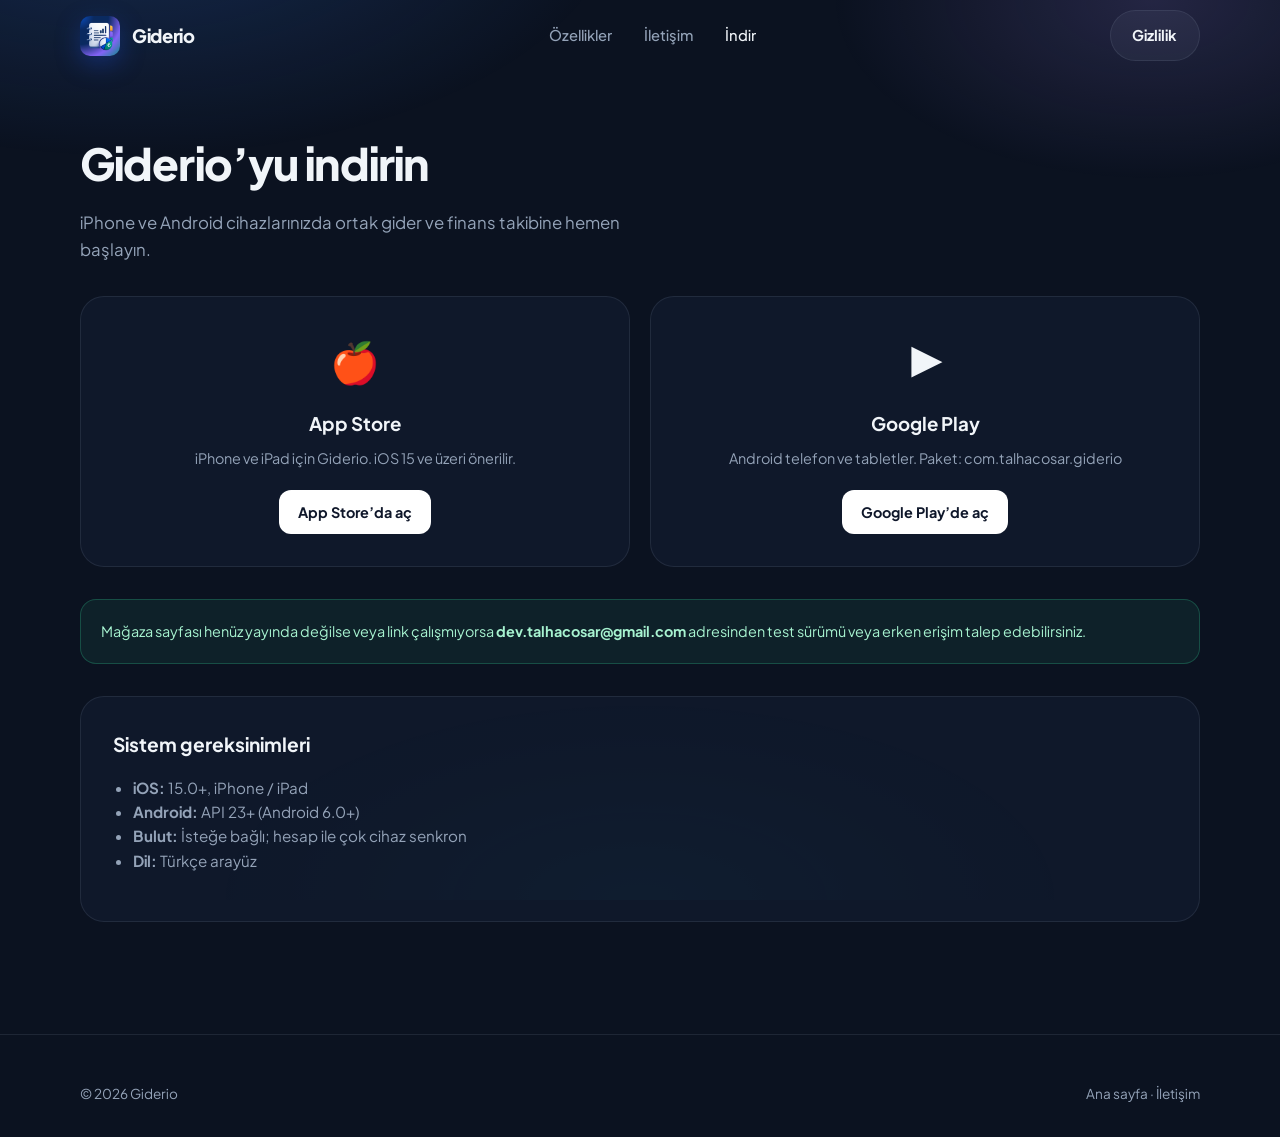
==== download.html @ 9afc67f4 "Initial commit" ====
<!DOCTYPE html>
<html lang="tr">
<head>
  <meta charset="UTF-8" />
  <meta name="viewport" content="width=device-width, initial-scale=1" />
  <meta name="description" content="Giderio uygulamasını App Store ve Google Play'den indirin." />
  <meta name="theme-color" content="#0b1220" />
  <title>İndir — Giderio</title>
  <link rel="icon" href="assets/logo.png" type="image/png" />
  <link rel="preconnect" href="https://fonts.googleapis.com" />
  <link rel="preconnect" href="https://fonts.gstatic.com" crossorigin />
  <link href="https://fonts.googleapis.com/css2?family=Plus+Jakarta+Sans:wght@400;500;600;700;800&display=swap" rel="stylesheet" />
  <link rel="stylesheet" href="css/styles.css" />
</head>
<body>
  <div class="bg-glow" aria-hidden="true"></div>
  <div class="page">
    <header class="site-header is-scrolled">
      <div class="container header-inner">
        <a class="brand" href="index.html">
          <img src="assets/logo.png" alt="Giderio" width="40" height="40" />
          Giderio
        </a>
        <nav class="nav-desktop" aria-label="Ana menü">
          <a href="index.html#ozellikler">Özellikler</a>
          <a href="contact.html">İletişim</a>
          <a href="download.html" class="is-active">İndir</a>
        </nav>
        <div class="nav-actions">
          <a class="btn btn-ghost" href="privacy.html">Gizlilik</a>
          <button class="menu-toggle" type="button" aria-label="Menü" aria-expanded="false">
            <svg viewBox="0 0 24 24" fill="none" stroke="currentColor" stroke-width="2"><path d="M4 7h16M4 12h16M4 17h16"/></svg>
          </button>
        </div>
      </div>
      <nav class="mobile-nav" aria-label="Mobil menü">
        <a href="index.html">Ana sayfa</a>
        <a href="contact.html">İletişim</a>
        <a href="privacy.html">Gizlilik</a>
      </nav>
    </header>

    <main>
      <section class="subpage-hero">
        <div class="container">
          <h1>Giderio’yu indirin</h1>
          <p>iPhone ve Android cihazlarınızda ortak gider ve finans takibine hemen başlayın.</p>
        </div>
      </section>

      <section style="padding-top: 0;">
        <div class="container">
          <div class="download-grid">
            <article class="store-card">
              <div class="store-icon" aria-hidden="true">🍎</div>
              <h3>App Store</h3>
              <p>iPhone ve iPad için Giderio. iOS 15 ve üzeri önerilir.</p>
              <!-- Yayın sonrası gerçek App Store URL'si ile değiştirin -->
              <a class="store-badge" href="https://apps.apple.com/app/giderio/id0000000000" rel="noopener noreferrer" target="_blank">
                App Store’da aç
              </a>
            </article>
            <article class="store-card">
              <div class="store-icon" aria-hidden="true">▶</div>
              <h3>Google Play</h3>
              <p>Android telefon ve tabletler. Paket: com.talhacosar.giderio</p>
              <a class="store-badge" href="https://play.google.com/store/apps/details?id=com.talhacosar.giderio" rel="noopener noreferrer" target="_blank">
                Google Play’de aç
              </a>
            </article>
          </div>

          <p class="qr-hint">
            Mağaza sayfası henüz yayında değilse veya link çalışmıyorsa
            <a href="mailto:dev.talhacosar@gmail.com" style="color: inherit; font-weight: 700;">dev.talhacosar@gmail.com</a>
            adresinden test sürümü veya erken erişim talep edebilirsiniz.
          </p>

          <div class="content-card" style="margin-top: 2rem;">
            <h2>Sistem gereksinimleri</h2>
            <ul>
              <li><strong>iOS:</strong> 15.0+, iPhone / iPad</li>
              <li><strong>Android:</strong> API 23+ (Android 6.0+)</li>
              <li><strong>Bulut:</strong> İsteğe bağlı; hesap ile çok cihaz senkron</li>
              <li><strong>Dil:</strong> Türkçe arayüz</li>
            </ul>
          </div>
        </div>
      </section>
    </main>

    <footer class="site-footer">
      <div class="container">
        <div class="footer-bottom" style="border: none; padding-top: 0;">
          <span>© <span id="year"></span> Giderio</span>
          <span><a href="index.html">Ana sayfa</a> · <a href="contact.html">İletişim</a></span>
        </div>
      </div>
    </footer>
  </div>
  <script src="js/main.js"></script>
</body>
</html>
---- css/styles.css ----
:root {
  --bg: #0b1220;
  --bg-elevated: #111b2e;
  --bg-card: rgba(17, 27, 46, 0.72);
  --border: rgba(148, 163, 184, 0.14);
  --text: #f1f5f9;
  --text-muted: #94a3b8;
  --primary: #3b82f6;
  --primary-dark: #1d4ed8;
  --accent: #22d3ee;
  --accent-warm: #a78bfa;
  --success: #34d399;
  --radius: 16px;
  --radius-lg: 24px;
  --shadow: 0 24px 80px rgba(2, 6, 23, 0.45);
  --font: "Plus Jakarta Sans", system-ui, -apple-system, sans-serif;
  --max: 1120px;
  --nav-h: 72px;
}

*,
*::before,
*::after {
  box-sizing: border-box;
}

html {
  scroll-behavior: smooth;
}

body {
  margin: 0;
  font-family: var(--font);
  background: var(--bg);
  color: var(--text);
  line-height: 1.6;
  -webkit-font-smoothing: antialiased;
}

img {
  max-width: 100%;
  height: auto;
  display: block;
}

a {
  color: inherit;
  text-decoration: none;
}

.bg-glow {
  position: fixed;
  inset: 0;
  pointer-events: none;
  z-index: 0;
  background:
    radial-gradient(ellipse 70% 50% at 10% -10%, rgba(59, 130, 246, 0.22), transparent 55%),
    radial-gradient(ellipse 50% 40% at 90% 0%, rgba(167, 139, 250, 0.16), transparent 50%),
    radial-gradient(ellipse 60% 40% at 50% 100%, rgba(34, 211, 238, 0.1), transparent 55%);
}

.page {
  position: relative;
  z-index: 1;
  min-height: 100vh;
  display: flex;
  flex-direction: column;
}

.container {
  width: min(var(--max), calc(100% - 2.5rem));
  margin-inline: auto;
}

/* Header */
.site-header {
  position: sticky;
  top: 0;
  z-index: 100;
  height: var(--nav-h);
  border-bottom: 1px solid transparent;
  transition: border-color 0.2s, background 0.2s, backdrop-filter 0.2s;
}

.site-header.is-scrolled {
  background: rgba(11, 18, 32, 0.82);
  border-color: var(--border);
  backdrop-filter: blur(14px);
}

.header-inner {
  height: 100%;
  display: flex;
  align-items: center;
  justify-content: space-between;
  gap: 1.5rem;
}

.brand {
  display: flex;
  align-items: center;
  gap: 0.75rem;
  font-weight: 800;
  font-size: 1.15rem;
  letter-spacing: -0.02em;
}

.brand img {
  width: 40px;
  height: 40px;
  border-radius: 10px;
  box-shadow: 0 8px 24px rgba(29, 78, 216, 0.35);
}

.nav-desktop {
  display: flex;
  align-items: center;
  gap: 2rem;
}

.nav-desktop a {
  font-size: 0.92rem;
  font-weight: 500;
  color: var(--text-muted);
  transition: color 0.2s;
}

.nav-desktop a:hover,
.nav-desktop a.is-active {
  color: var(--text);
}

.nav-actions {
  display: flex;
  align-items: center;
  gap: 0.75rem;
}

.menu-toggle {
  display: none;
  width: 44px;
  height: 44px;
  border: 1px solid var(--border);
  border-radius: 12px;
  background: var(--bg-elevated);
  color: var(--text);
  cursor: pointer;
  align-items: center;
  justify-content: center;
}

.menu-toggle svg {
  width: 22px;
  height: 22px;
}

.mobile-nav {
  display: none;
  position: fixed;
  inset: var(--nav-h) 0 0 0;
  background: rgba(11, 18, 32, 0.96);
  backdrop-filter: blur(12px);
  padding: 1.5rem;
  flex-direction: column;
  gap: 0.25rem;
  z-index: 99;
}

.mobile-nav.is-open {
  display: flex;
}

.mobile-nav a {
  padding: 1rem 1.1rem;
  border-radius: 12px;
  font-weight: 600;
  color: var(--text-muted);
}

.mobile-nav a:hover {
  background: var(--bg-elevated);
  color: var(--text);
}

/* Buttons */
.btn {
  display: inline-flex;
  align-items: center;
  justify-content: center;
  gap: 0.5rem;
  padding: 0.8rem 1.35rem;
  border-radius: 999px;
  font-weight: 700;
  font-size: 0.92rem;
  border: none;
  cursor: pointer;
  transition: transform 0.15s, box-shadow 0.2s, background 0.2s;
}

.btn:active {
  transform: scale(0.98);
}

.btn-primary {
  background: linear-gradient(135deg, var(--primary) 0%, var(--primary-dark) 100%);
  color: #fff;
  box-shadow: 0 12px 32px rgba(59, 130, 246, 0.35);
}

.btn-primary:hover {
  box-shadow: 0 16px 40px rgba(59, 130, 246, 0.45);
}

.btn-ghost {
  background: rgba(148, 163, 184, 0.08);
  color: var(--text);
  border: 1px solid var(--border);
}

.btn-ghost:hover {
  background: rgba(148, 163, 184, 0.14);
}

/* Hero */
.hero {
  padding: 4rem 0 5rem;
}

.hero-grid {
  display: grid;
  grid-template-columns: 1.05fr 0.95fr;
  gap: 3rem;
  align-items: center;
}

.eyebrow {
  display: inline-flex;
  align-items: center;
  gap: 0.5rem;
  padding: 0.4rem 0.85rem;
  border-radius: 999px;
  background: rgba(59, 130, 246, 0.12);
  border: 1px solid rgba(59, 130, 246, 0.25);
  color: #93c5fd;
  font-size: 0.8rem;
  font-weight: 700;
  letter-spacing: 0.04em;
  text-transform: uppercase;
  margin-bottom: 1.25rem;
}

.hero h1 {
  margin: 0 0 1.25rem;
  font-size: clamp(2.4rem, 5vw, 3.6rem);
  line-height: 1.08;
  letter-spacing: -0.03em;
  font-weight: 800;
}

.hero h1 span {
  background: linear-gradient(135deg, #fff 0%, #93c5fd 45%, var(--accent) 100%);
  -webkit-background-clip: text;
  background-clip: text;
  color: transparent;
}

.hero-lead {
  margin: 0 0 2rem;
  font-size: 1.12rem;
  color: var(--text-muted);
  max-width: 34rem;
}

.hero-cta {
  display: flex;
  flex-wrap: wrap;
  gap: 0.85rem;
  margin-bottom: 2.5rem;
}

.hero-stats {
  display: flex;
  flex-wrap: wrap;
  gap: 1.5rem 2.5rem;
}

.stat strong {
  display: block;
  font-size: 1.35rem;
  font-weight: 800;
  letter-spacing: -0.02em;
}

.stat span {
  font-size: 0.85rem;
  color: var(--text-muted);
}

.hero-visual {
  position: relative;
}

.phone-mock {
  position: relative;
  margin: 0 auto;
  max-width: 320px;
  padding: 1rem;
  border-radius: 2.2rem;
  background: linear-gradient(160deg, rgba(59, 130, 246, 0.2), rgba(167, 139, 250, 0.12));
  border: 1px solid var(--border);
  box-shadow: var(--shadow);
}

.phone-mock::before {
  content: "";
  position: absolute;
  inset: -20%;
  background: radial-gradient(circle, rgba(34, 211, 238, 0.15), transparent 60%);
  z-index: -1;
}

.phone-screen {
  border-radius: 1.6rem;
  overflow: hidden;
  background: var(--bg-elevated);
  border: 1px solid var(--border);
}

.phone-screen img {
  width: 100%;
}

.floating-card {
  position: absolute;
  padding: 0.85rem 1rem;
  border-radius: 14px;
  background: var(--bg-card);
  border: 1px solid var(--border);
  backdrop-filter: blur(12px);
  box-shadow: 0 16px 40px rgba(2, 6, 23, 0.35);
  font-size: 0.82rem;
}

.floating-card strong {
  display: block;
  font-size: 0.95rem;
  margin-bottom: 0.15rem;
}

.floating-card--tl {
  top: 8%;
  left: -8%;
}

.floating-card--br {
  bottom: 12%;
  right: -10%;
}

/* Sections */
section {
  padding: 5rem 0;
}

.section-head {
  text-align: center;
  max-width: 40rem;
  margin: 0 auto 3rem;
}

.section-head h2 {
  margin: 0 0 0.75rem;
  font-size: clamp(1.8rem, 3.5vw, 2.4rem);
  letter-spacing: -0.02em;
  font-weight: 800;
}

.section-head p {
  margin: 0;
  color: var(--text-muted);
  font-size: 1.05rem;
}

.features-grid {
  display: grid;
  grid-template-columns: repeat(3, 1fr);
  gap: 1.25rem;
}

.feature-card {
  padding: 1.5rem;
  border-radius: var(--radius);
  background: var(--bg-card);
  border: 1px solid var(--border);
  transition: border-color 0.2s, transform 0.2s;
}

.feature-card:hover {
  border-color: rgba(59, 130, 246, 0.35);
  transform: translateY(-2px);
}

.feature-icon {
  width: 48px;
  height: 48px;
  border-radius: 14px;
  display: grid;
  place-items: center;
  font-size: 1.35rem;
  margin-bottom: 1rem;
  background: rgba(59, 130, 246, 0.12);
}

.feature-card h3 {
  margin: 0 0 0.5rem;
  font-size: 1.05rem;
  font-weight: 700;
}

.feature-card p {
  margin: 0;
  font-size: 0.92rem;
  color: var(--text-muted);
}

.modules {
  background: linear-gradient(180deg, transparent, rgba(17, 27, 46, 0.5) 30%, transparent);
}

.module-list {
  display: grid;
  grid-template-columns: repeat(2, 1fr);
  gap: 1rem;
}

.module-item {
  display: flex;
  gap: 1rem;
  padding: 1.25rem 1.35rem;
  border-radius: var(--radius);
  border: 1px solid var(--border);
  background: rgba(17, 27, 46, 0.5);
}

.module-item .dot {
  flex-shrink: 0;
  width: 10px;
  height: 10px;
  margin-top: 0.45rem;
  border-radius: 50%;
  background: linear-gradient(135deg, var(--primary), var(--accent));
}

.module-item h3 {
  margin: 0 0 0.35rem;
  font-size: 1rem;
}

.module-item p {
  margin: 0;
  font-size: 0.88rem;
  color: var(--text-muted);
}

.cta-band {
  padding: 4rem 0 5rem;
}

.cta-box {
  text-align: center;
  padding: 3rem 2rem;
  border-radius: var(--radius-lg);
  background: linear-gradient(135deg, rgba(29, 78, 216, 0.25), rgba(34, 211, 238, 0.08));
  border: 1px solid rgba(59, 130, 246, 0.3);
}

.cta-box h2 {
  margin: 0 0 0.75rem;
  font-size: clamp(1.6rem, 3vw, 2.1rem);
  font-weight: 800;
}

.cta-box p {
  margin: 0 auto 1.75rem;
  max-width: 32rem;
  color: var(--text-muted);
}

/* Subpages */
.subpage-hero {
  padding: 3.5rem 0 2rem;
}

.subpage-hero h1 {
  margin: 0 0 0.75rem;
  font-size: clamp(2rem, 4vw, 2.75rem);
  font-weight: 800;
  letter-spacing: -0.02em;
}

.subpage-hero p {
  margin: 0;
  color: var(--text-muted);
  font-size: 1.05rem;
  max-width: 36rem;
}

.content-card {
  padding: 2rem;
  border-radius: var(--radius-lg);
  background: var(--bg-card);
  border: 1px solid var(--border);
  margin-bottom: 2rem;
}

.content-card h2 {
  margin: 2rem 0 0.75rem;
  font-size: 1.2rem;
}

.content-card h2:first-child {
  margin-top: 0;
}

.content-card p,
.content-card li {
  color: var(--text-muted);
  font-size: 0.95rem;
}

.content-card ul {
  padding-left: 1.25rem;
}

.content-card a {
  color: #93c5fd;
  text-decoration: underline;
  text-underline-offset: 3px;
}

.contact-grid {
  display: grid;
  grid-template-columns: 1fr 1fr;
  gap: 1.5rem;
}

.contact-card {
  padding: 1.75rem;
  border-radius: var(--radius);
  border: 1px solid var(--border);
  background: var(--bg-card);
}

.contact-card h3 {
  margin: 0 0 0.5rem;
  font-size: 1.1rem;
}

.contact-card p {
  margin: 0 0 1.25rem;
  color: var(--text-muted);
  font-size: 0.92rem;
}

.form-group {
  margin-bottom: 1rem;
}

.form-group label {
  display: block;
  margin-bottom: 0.4rem;
  font-size: 0.85rem;
  font-weight: 600;
  color: var(--text-muted);
}

.form-group input,
.form-group textarea,
.form-group select {
  width: 100%;
  padding: 0.85rem 1rem;
  border-radius: 12px;
  border: 1px solid var(--border);
  background: var(--bg);
  color: var(--text);
  font: inherit;
}

.form-group textarea {
  min-height: 140px;
  resize: vertical;
}

.download-grid {
  display: grid;
  grid-template-columns: repeat(2, 1fr);
  gap: 1.25rem;
}

.store-card {
  padding: 2rem;
  border-radius: var(--radius-lg);
  border: 1px solid var(--border);
  background: var(--bg-card);
  text-align: center;
  transition: border-color 0.2s, transform 0.2s;
}

.store-card:hover {
  border-color: rgba(59, 130, 246, 0.4);
  transform: translateY(-3px);
}

.store-card .store-icon {
  font-size: 2.5rem;
  margin-bottom: 1rem;
}

.store-card h3 {
  margin: 0 0 0.5rem;
}

.store-card p {
  margin: 0 0 1.25rem;
  color: var(--text-muted);
  font-size: 0.9rem;
}

.store-badge {
  display: inline-flex;
  align-items: center;
  gap: 0.5rem;
  padding: 0.65rem 1.2rem;
  border-radius: 12px;
  background: #fff;
  color: #0f172a;
  font-weight: 700;
  font-size: 0.9rem;
}

.qr-hint {
  margin-top: 2rem;
  padding: 1.25rem;
  border-radius: var(--radius);
  background: rgba(52, 211, 153, 0.08);
  border: 1px solid rgba(52, 211, 153, 0.25);
  font-size: 0.9rem;
  color: #a7f3d0;
}

/* Footer */
.site-footer {
  margin-top: auto;
  padding: 3rem 0 2rem;
  border-top: 1px solid var(--border);
}

.footer-grid {
  display: grid;
  grid-template-columns: 1.4fr repeat(3, 1fr);
  gap: 2rem;
  margin-bottom: 2.5rem;
}

.footer-brand p {
  margin: 0.75rem 0 0;
  color: var(--text-muted);
  font-size: 0.9rem;
  max-width: 18rem;
}

.footer-col h4 {
  margin: 0 0 1rem;
  font-size: 0.8rem;
  text-transform: uppercase;
  letter-spacing: 0.08em;
  color: var(--text-muted);
}

.footer-col a {
  display: block;
  margin-bottom: 0.55rem;
  font-size: 0.92rem;
  color: var(--text-muted);
  transition: color 0.2s;
}

.footer-col a:hover {
  color: var(--text);
}

.footer-bottom {
  display: flex;
  flex-wrap: wrap;
  justify-content: space-between;
  gap: 1rem;
  padding-top: 1.5rem;
  border-top: 1px solid var(--border);
  font-size: 0.85rem;
  color: var(--text-muted);
}

@media (max-width: 960px) {
  .hero-grid {
    grid-template-columns: 1fr;
    text-align: center;
  }

  .hero-lead,
  .hero-stats {
    margin-inline: auto;
  }

  .hero-cta {
    justify-content: center;
  }

  .hero-visual {
    order: -1;
  }

  .floating-card--tl,
  .floating-card--br {
    display: none;
  }

  .features-grid {
    grid-template-columns: 1fr 1fr;
  }

  .module-list,
  .contact-grid,
  .download-grid,
  .footer-grid {
    grid-template-columns: 1fr;
  }
}

@media (max-width: 720px) {
  .nav-desktop,
  .nav-actions .btn-ghost {
    display: none;
  }

  .menu-toggle {
    display: inline-flex;
  }

  .features-grid {
    grid-template-columns: 1fr;
  }
}
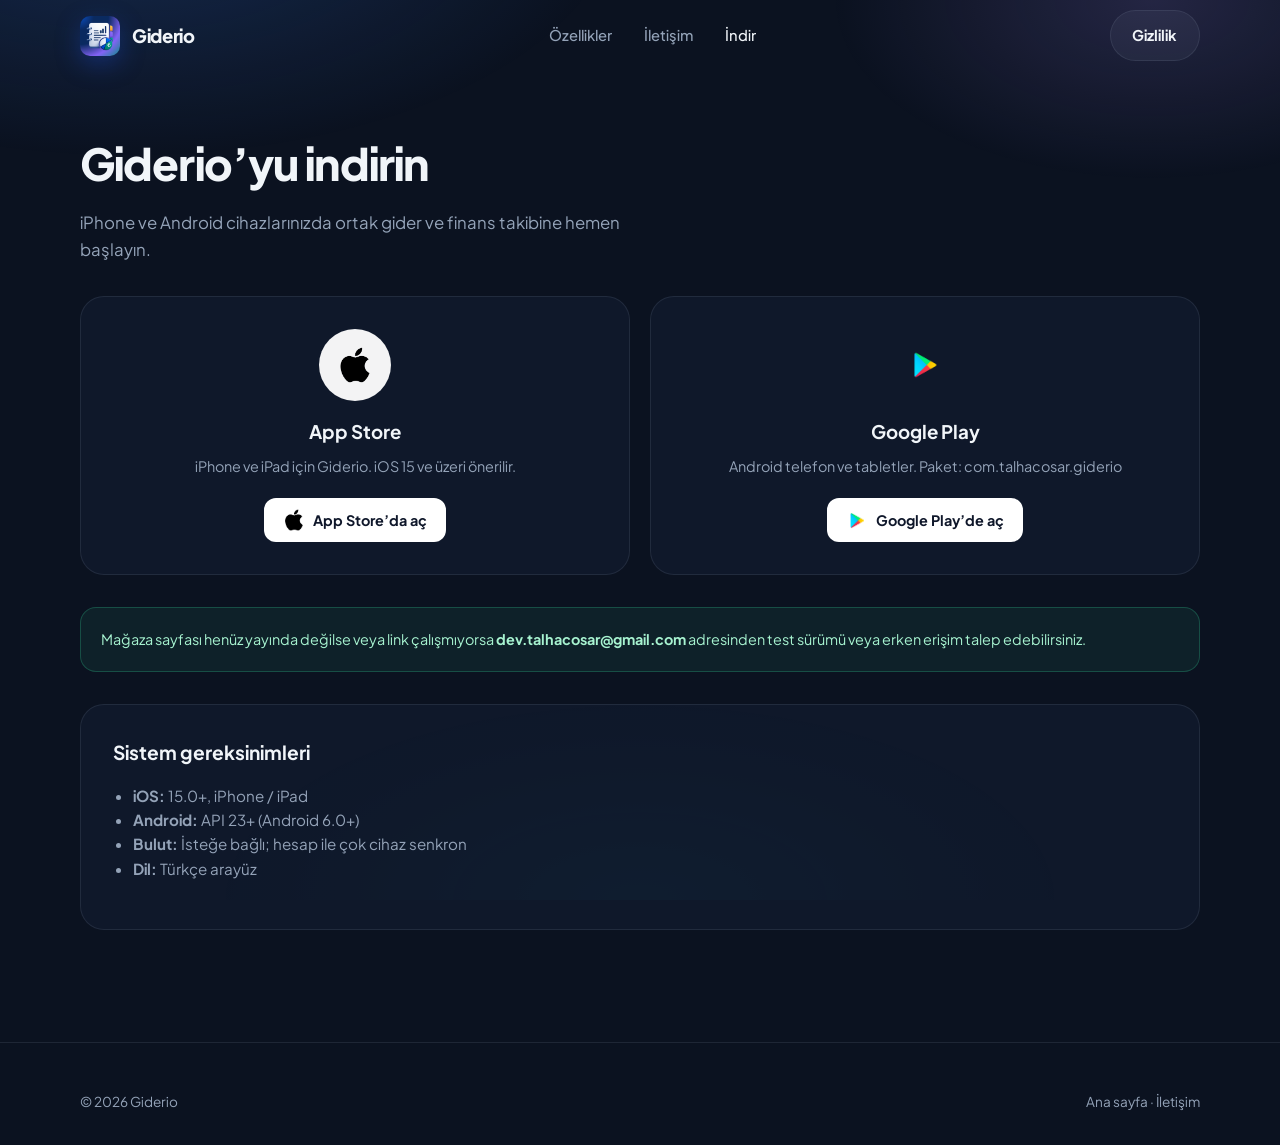
==== commit bb1c6f16: "apple_playstore_logo" ====
--- a/download.html
+++ b/download.html
@@ -52,19 +52,25 @@
         <div class="container">
           <div class="download-grid">
             <article class="store-card">
-              <div class="store-icon" aria-hidden="true">🍎</div>
+              <div class="store-icon">
+                <img src="assets/apple_logo.png" alt="" width="48" height="48" />
+              </div>
               <h3>App Store</h3>
               <p>iPhone ve iPad için Giderio. iOS 15 ve üzeri önerilir.</p>
               <!-- Yayın sonrası gerçek App Store URL'si ile değiştirin -->
               <a class="store-badge" href="https://apps.apple.com/app/giderio/id0000000000" rel="noopener noreferrer" target="_blank">
+                <img src="assets/apple_logo.png" alt="" width="20" height="20" />
                 App Store’da aç
               </a>
             </article>
             <article class="store-card">
-              <div class="store-icon" aria-hidden="true">▶</div>
+              <div class="store-icon store-icon--play">
+                <img src="assets/play_store_logo.png" alt="" width="48" height="48" />
+              </div>
               <h3>Google Play</h3>
               <p>Android telefon ve tabletler. Paket: com.talhacosar.giderio</p>
               <a class="store-badge" href="https://play.google.com/store/apps/details?id=com.talhacosar.giderio" rel="noopener noreferrer" target="_blank">
+                <img src="assets/play_store_logo.png" alt="" width="20" height="20" />
                 Google Play’de aç
               </a>
             </article>
--- a/css/styles.css
+++ b/css/styles.css
@@ -612,8 +612,24 @@
 }
 
 .store-card .store-icon {
-  font-size: 2.5rem;
-  margin-bottom: 1rem;
+  display: flex;
+  align-items: center;
+  justify-content: center;
+  width: 4.5rem;
+  height: 4.5rem;
+  margin: 0 auto 1rem;
+  border-radius: 50%;
+  background: rgba(255, 255, 255, 0.95);
+}
+
+.store-card .store-icon--play {
+  background: transparent;
+}
+
+.store-card .store-icon img {
+  width: 2.25rem;
+  height: 2.25rem;
+  object-fit: contain;
 }
 
 .store-card h3 {
@@ -636,6 +652,13 @@
   color: #0f172a;
   font-weight: 700;
   font-size: 0.9rem;
+}
+
+.store-badge img {
+  width: 1.35rem;
+  height: 1.35rem;
+  object-fit: contain;
+  flex-shrink: 0;
 }
 
 .qr-hint {
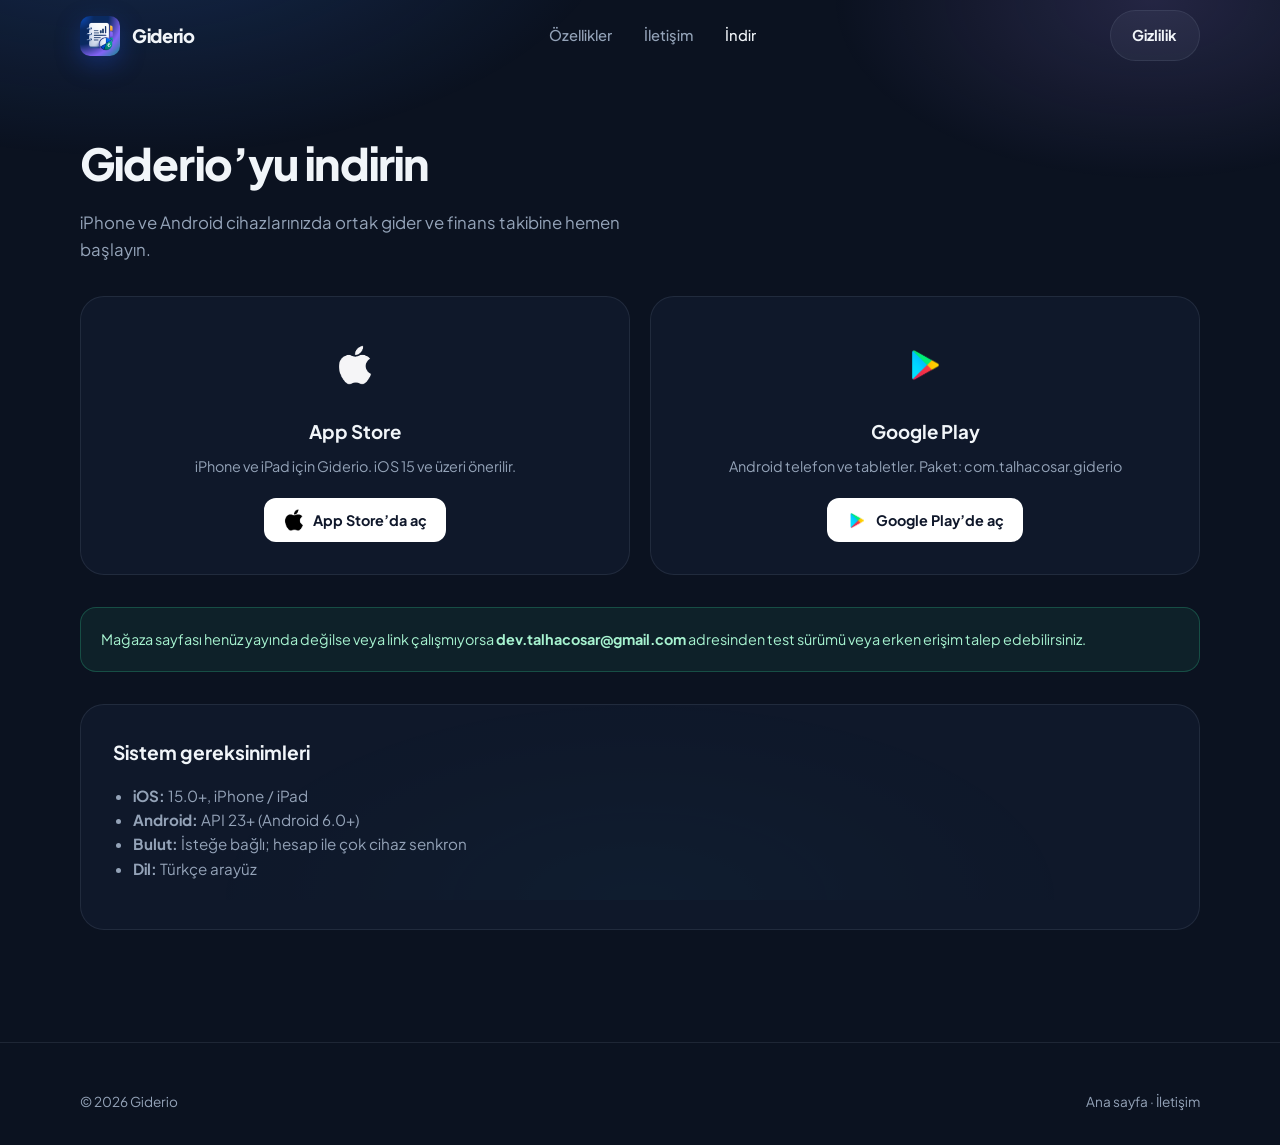
==== commit 920da53b: "logo_update" ====
--- a/download.html
+++ b/download.html
@@ -52,8 +52,8 @@
         <div class="container">
           <div class="download-grid">
             <article class="store-card">
-              <div class="store-icon">
-                <img src="assets/apple_logo.png" alt="" width="48" height="48" />
+              <div class="store-icon store-icon--apple">
+                <span class="store-logo store-logo--apple" aria-hidden="true"></span>
               </div>
               <h3>App Store</h3>
               <p>iPhone ve iPad için Giderio. iOS 15 ve üzeri önerilir.</p>
--- a/css/styles.css
+++ b/css/styles.css
@@ -598,6 +598,9 @@
 }
 
 .store-card {
+  display: flex;
+  flex-direction: column;
+  align-items: center;
   padding: 2rem;
   border-radius: var(--radius-lg);
   border: 1px solid var(--border);
@@ -617,19 +620,29 @@
   justify-content: center;
   width: 4.5rem;
   height: 4.5rem;
-  margin: 0 auto 1rem;
-  border-radius: 50%;
-  background: rgba(255, 255, 255, 0.95);
-}
-
-.store-card .store-icon--play {
-  background: transparent;
-}
-
-.store-card .store-icon img {
-  width: 2.25rem;
-  height: 2.25rem;
+  margin-bottom: 1rem;
+}
+
+.store-logo--apple {
+  display: block;
+  width: 2.5rem;
+  height: 2.5rem;
+  background-color: #f5f5f7;
+  -webkit-mask-image: url("../assets/apple_logo.png");
+  mask-image: url("../assets/apple_logo.png");
+  -webkit-mask-size: contain;
+  mask-size: contain;
+  -webkit-mask-repeat: no-repeat;
+  mask-repeat: no-repeat;
+  -webkit-mask-position: center;
+  mask-position: center;
+}
+
+.store-card .store-icon--play img {
+  width: 2.75rem;
+  height: 2.75rem;
   object-fit: contain;
+  object-position: center;
 }
 
 .store-card h3 {
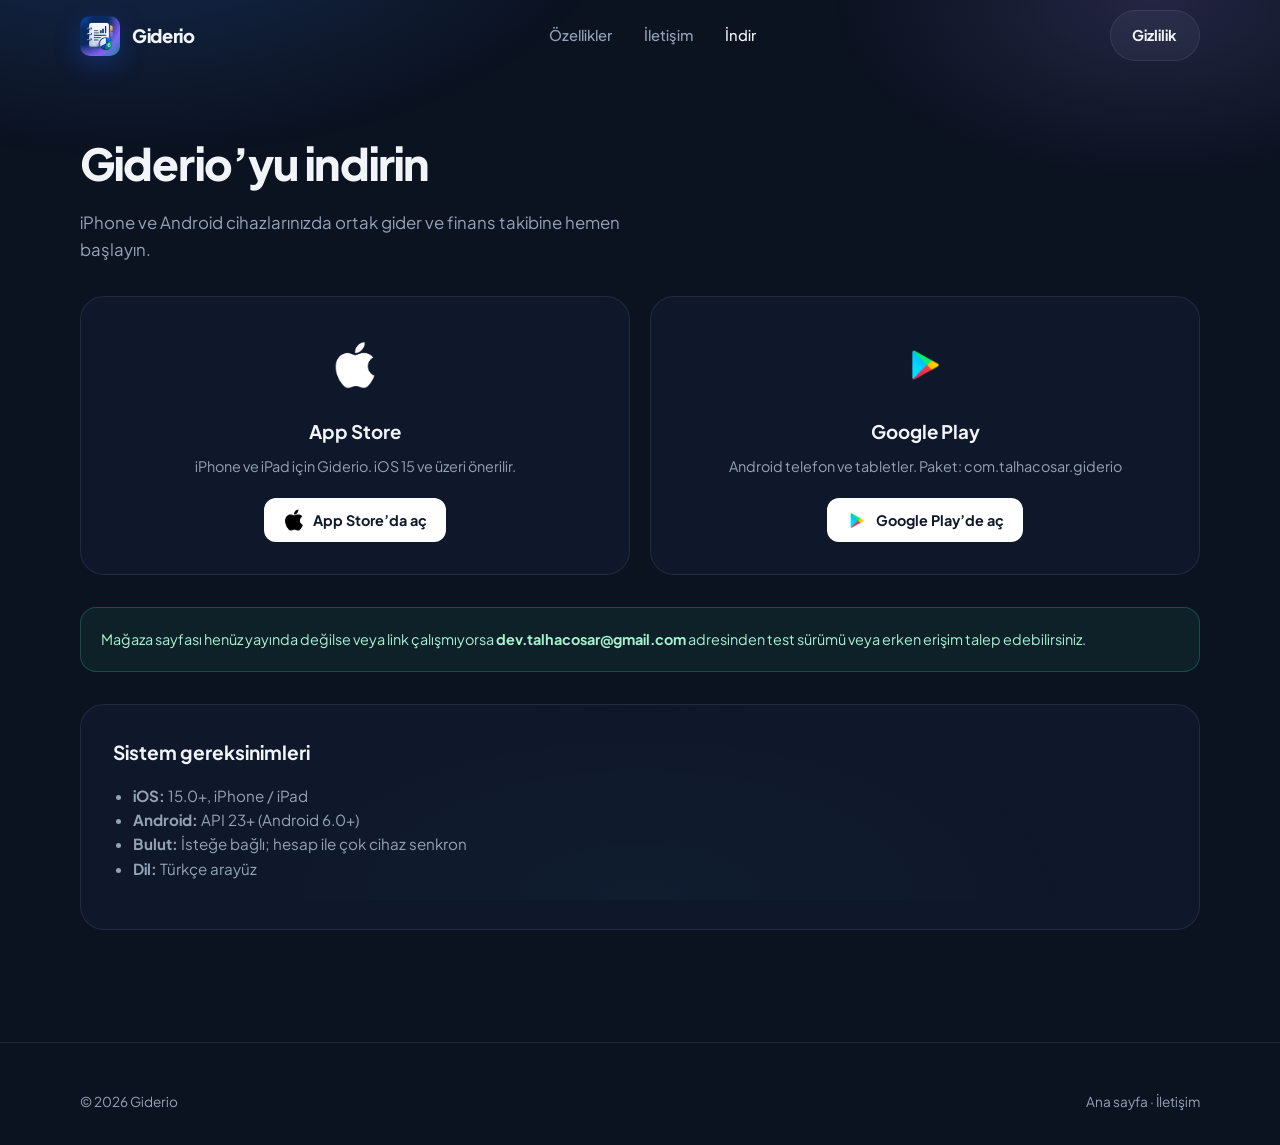
==== commit f8625714: "app_store_link" ====
--- a/download.html
+++ b/download.html
@@ -53,12 +53,11 @@
           <div class="download-grid">
             <article class="store-card">
               <div class="store-icon store-icon--apple">
-                <span class="store-logo store-logo--apple" aria-hidden="true"></span>
+                <img src="assets/apple_logo.png" alt="" width="48" height="48" style="filter: brightness(0) invert(1);"/>
               </div>
               <h3>App Store</h3>
               <p>iPhone ve iPad için Giderio. iOS 15 ve üzeri önerilir.</p>
-              <!-- Yayın sonrası gerçek App Store URL'si ile değiştirin -->
-              <a class="store-badge" href="https://apps.apple.com/app/giderio/id0000000000" rel="noopener noreferrer" target="_blank">
+              <a class="store-badge" href="https://apps.apple.com/tr/app/giderio/id6775031645?l=tr" rel="noopener noreferrer" target="_blank">
                 <img src="assets/apple_logo.png" alt="" width="20" height="20" />
                 App Store’da aç
               </a>
